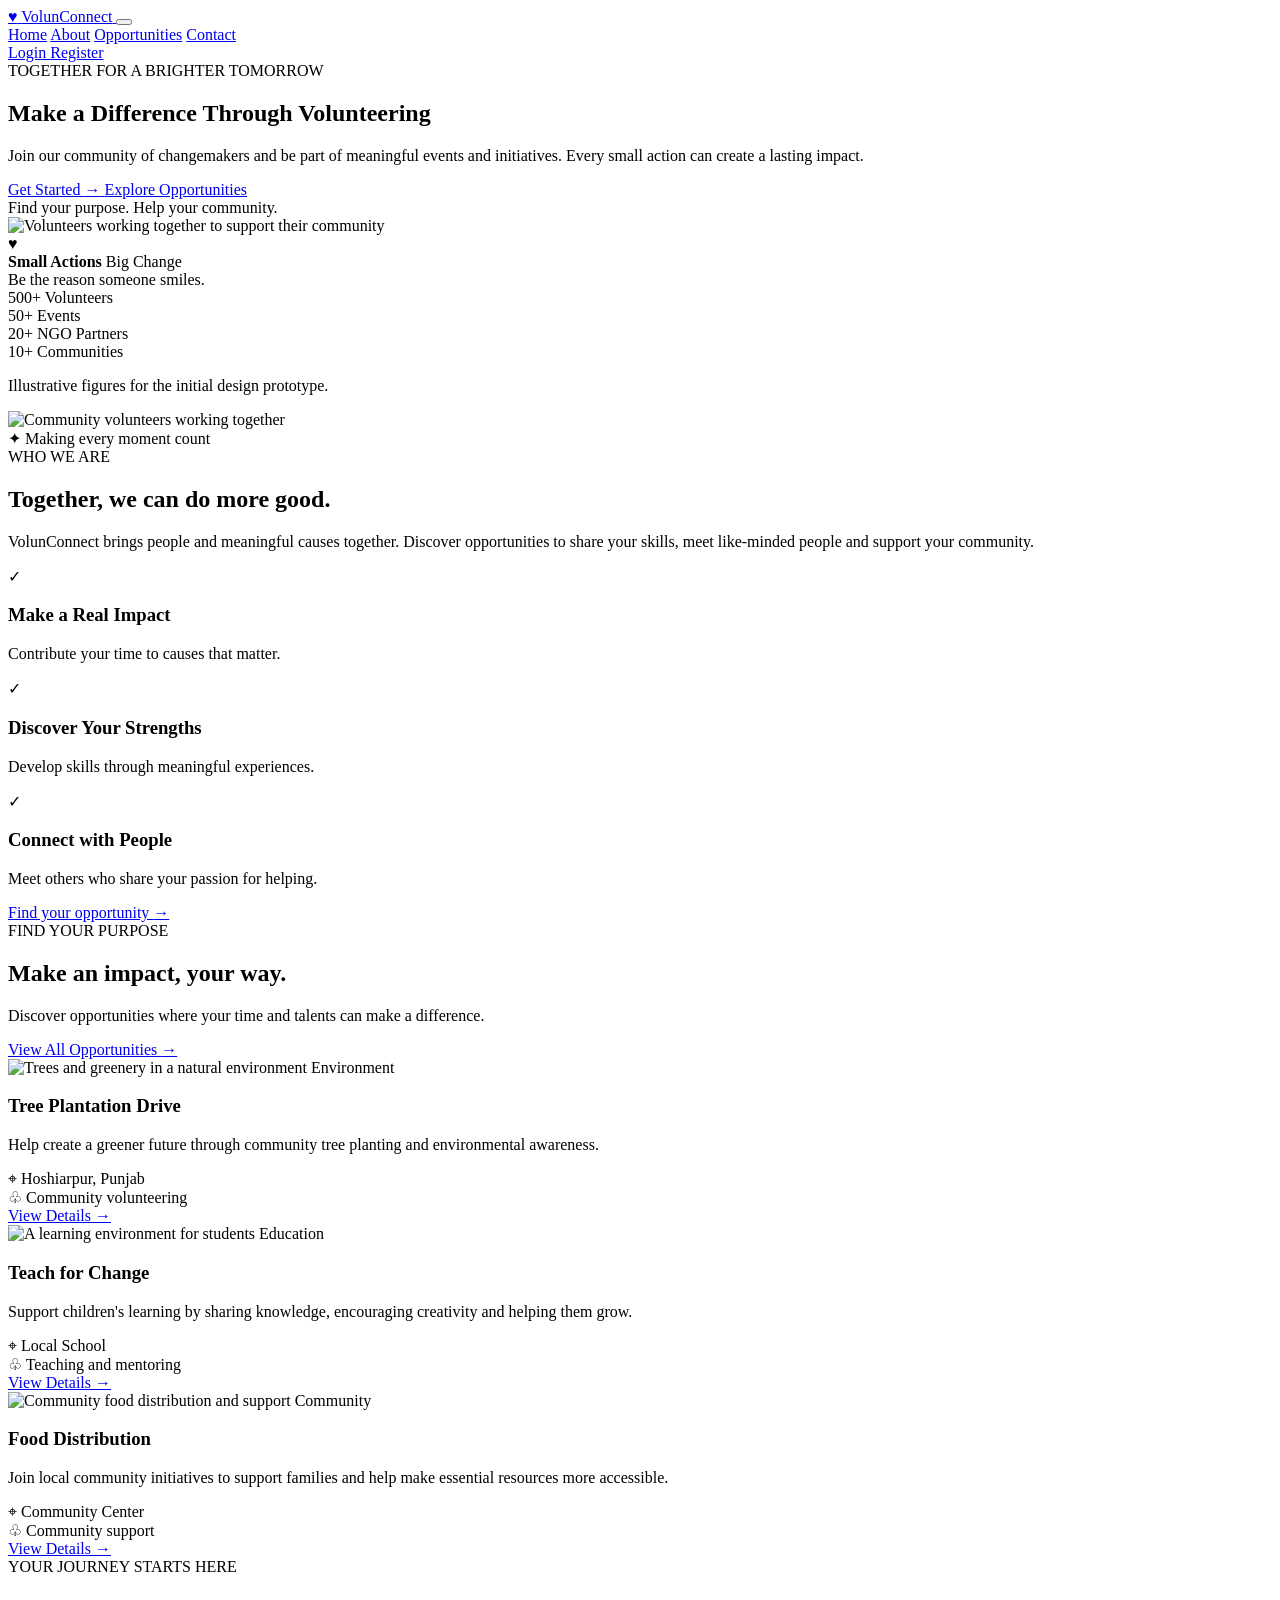
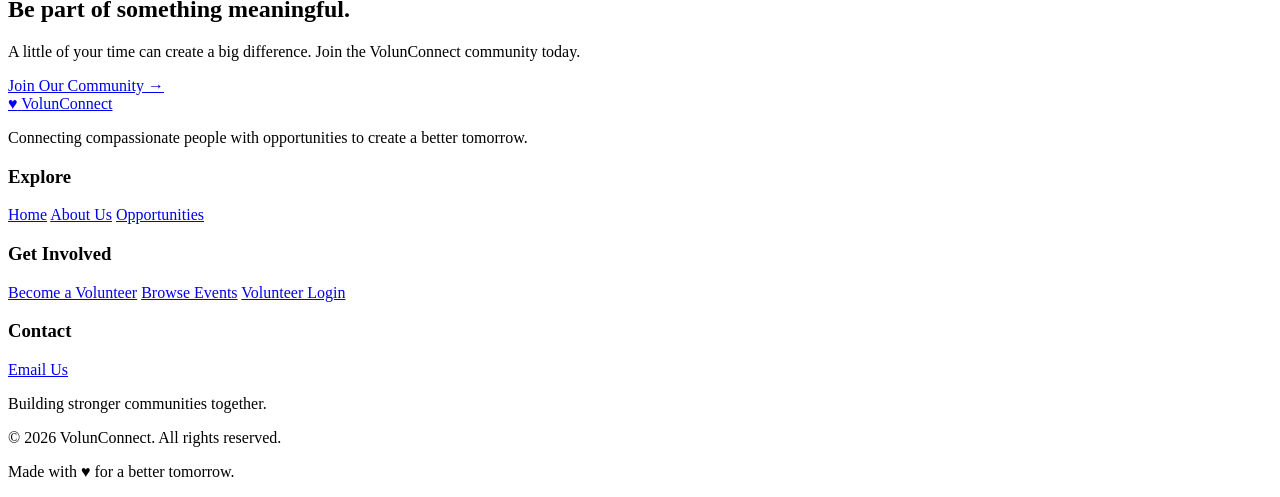
==== index.html @ 62a3d084 "Add files via upload" ====
<!DOCTYPE html>
<html lang="en">
<head>
  <meta charset="UTF-8">
  <meta name="viewport" content="width=device-width, initial-scale=1.0">

  <meta
    name="description"
    content="Join VolunConnect to discover volunteering opportunities and make a positive difference in your community."
  >

  <title>VolunConnect | Make a Difference</title>
  <link rel="icon" href="https://api.iconify.design/lucide/house.svg?color=%23e84d72" type="image/svg+xml">

  <link rel="preconnect" href="https://fonts.googleapis.com">
  <link rel="preconnect" href="https://fonts.gstatic.com" crossorigin>
  <link
    href="https://fonts.googleapis.com/css2?family=DM+Sans:wght@400;500;600;700&family=Manrope:wght@400;500;600;700;800&display=swap"
    rel="stylesheet"
  >

  <link rel="stylesheet" href="css/style.css">
  <script src="storage.js" defer></script>
  <script src="script.js" defer></script>
</head>


<body>

  <!-- ================= NAVIGATION ================= -->

  <header class="site-header">
    <div class="container navbar">

      <a href="index.html" class="brand" aria-label="VolunConnect home">
        <span class="brand-icon" aria-hidden="true">♥</span>
        <span>VolunConnect</span>
      </a>

      <button
        class="menu-toggle"
        id="menu-toggle"
        type="button"
        aria-label="Open navigation"
        aria-controls="nav-links"
        aria-expanded="false"
      >
        <span></span>
        <span></span>
        <span></span>
      </button>

      <nav class="nav-links" id="nav-links" aria-label="Main navigation">
        <a href="#home" class="nav-link active">Home</a>
        <a href="#about" class="nav-link">About</a>
        <a href="#opportunities" class="nav-link">Opportunities</a>
        <a href="#contact" class="nav-link">Contact</a>

        <div class="nav-actions">
          <a href="login.html" class="btn btn-outline btn-small">
            Login
          </a>

          <a href="register.html" class="btn btn-primary btn-small">
            Register
          </a>
        </div>
      </nav>

    </div>
  </header>


  <main>

    <!-- ================= HERO SECTION ================= -->

    <section class="hero section" id="home">
      <div class="container hero-grid">

        <div class="hero-content">

          <span class="eyebrow">
            TOGETHER FOR A BRIGHTER TOMORROW
          </span>

          <h1>
            Make a Difference
            <span>Through Volunteering</span>
          </h1>

          <p class="hero-description">
            Join our community of changemakers and be part of
            meaningful events and initiatives. Every small action
            can create a lasting impact.
          </p>

          <div class="hero-actions">
            <a href="register.html" class="btn btn-primary">
              Get Started <span aria-hidden="true">→</span>
            </a>

            <a href="#opportunities" class="btn btn-outline">
              Explore Opportunities
            </a>
          </div>

          <div class="hero-note">
            <span class="note-dot"></span>
            Find your purpose. Help your community.
          </div>

        </div>

        <div class="hero-visual">

          <div class="hero-decoration decoration-one"></div>
          <div class="hero-decoration decoration-two"></div>

          <div class="hero-image-wrap">
            <img
              class="hero-image"
              src="https://images.unsplash.com/photo-1531206715517-5c0ba140b2b8?auto=format&fit=crop&w=1100&q=85"
              alt="Volunteers working together to support their community"
              fetchpriority="high"
            >
          </div>

          <div class="floating-card">
            <div class="floating-icon" aria-hidden="true">♥</div>
            <div>
              <strong>Small Actions</strong>
              <span>Big Change</span>
            </div>
          </div>

          <div class="hero-caption">
            Be the reason someone smiles.
          </div>

        </div>

      </div>
    </section>


    <!-- ================= STATISTICS ================= -->

    <section class="stats-section" aria-label="Our community impact">
      <div class="container stats-grid">

        <div class="stat-item">
          <span class="stat-number">500+</span>
          <span class="stat-label">Volunteers</span>
        </div>

        <div class="stat-item">
          <span class="stat-number">50+</span>
          <span class="stat-label">Events</span>
        </div>

        <div class="stat-item">
          <span class="stat-number">20+</span>
          <span class="stat-label">NGO Partners</span>
        </div>

        <div class="stat-item">
          <span class="stat-number">10+</span>
          <span class="stat-label">Communities</span>
        </div>

      </div>
      <p class="container demo-note">
        Illustrative figures for the initial design prototype.
      </p>
    </section>


    <!-- ================= ABOUT SECTION ================= -->

    <section class="section about-section" id="about">
      <div class="container about-grid">

        <div class="about-image-wrap">
          <img
            src="https://images.unsplash.com/photo-1559027615-cd4628902d4a?auto=format&fit=crop&w=1000&q=85"
            alt="Community volunteers working together"
            loading="lazy"
          >

          <div class="image-label">
            <span class="label-icon" aria-hidden="true">✦</span>
            Making every moment count
          </div>
        </div>

        <div class="about-content">

          <span class="eyebrow">WHO WE ARE</span>

          <h2>
            Together, we can
            <span class="text-accent">do more good.</span>
          </h2>

          <p>
            VolunConnect brings people and meaningful causes
            together. Discover opportunities to share your skills,
            meet like-minded people and support your community.
          </p>

          <div class="value-list">

            <div class="value-item">
              <span class="check-icon" aria-hidden="true">✓</span>
              <div>
                <h3>Make a Real Impact</h3>
                <p>Contribute your time to causes that matter.</p>
              </div>
            </div>

            <div class="value-item">
              <span class="check-icon" aria-hidden="true">✓</span>
              <div>
                <h3>Discover Your Strengths</h3>
                <p>Develop skills through meaningful experiences.</p>
              </div>
            </div>

            <div class="value-item">
              <span class="check-icon" aria-hidden="true">✓</span>
              <div>
                <h3>Connect with People</h3>
                <p>Meet others who share your passion for helping.</p>
              </div>
            </div>

          </div>

          <a href="#opportunities" class="text-link">
            Find your opportunity <span aria-hidden="true">→</span>
          </a>

        </div>

      </div>
    </section>


    <!-- ================= OPPORTUNITIES ================= -->

    <section class="section opportunities-section" id="opportunities">
      <div class="container">

        <div class="section-heading">
          <div>
            <span class="eyebrow">FIND YOUR PURPOSE</span>
            <h2>Make an impact, <span>your way.</span></h2>
            <p>
              Discover opportunities where your time and talents
              can make a difference.
            </p>
          </div>

          <a href="opportunities.html" class="btn btn-outline view-all">
            View All Opportunities <span aria-hidden="true">→</span>
          </a>
        </div>


        <div class="opportunity-grid">

          <!-- Opportunity 1 -->
          <article class="opportunity-card">

            <div class="opportunity-image">
              <img
                src="https://images.unsplash.com/photo-1542601906990-b4d3fb778b09?auto=format&fit=crop&w=700&q=80"
                alt="Trees and greenery in a natural environment"
                loading="lazy"
              >
              <span class="category-tag tag-green">Environment</span>
            </div>

            <div class="opportunity-content">
              <h3>Tree Plantation Drive</h3>
              <p>
                Help create a greener future through community
                tree planting and environmental awareness.
              </p>

              <div class="opportunity-meta">
                <span aria-hidden="true">⌖</span>
                Hoshiarpur, Punjab
              </div>

              <div class="opportunity-meta">
                <span aria-hidden="true">♧</span>
                Community volunteering
              </div>

              <a href="event-details.html" class="card-link">
                View Details <span aria-hidden="true">→</span>
              </a>
            </div>

          </article>


          <!-- Opportunity 2 -->
          <article class="opportunity-card">

            <div class="opportunity-image">
              <img
                src="https://images.unsplash.com/photo-1509062522246-3755977927d7?auto=format&fit=crop&w=700&q=80"
                alt="A learning environment for students"
                loading="lazy"
              >
              <span class="category-tag tag-purple">Education</span>
            </div>

            <div class="opportunity-content">
              <h3>Teach for Change</h3>
              <p>
                Support children's learning by sharing knowledge,
                encouraging creativity and helping them grow.
              </p>

              <div class="opportunity-meta">
                <span aria-hidden="true">⌖</span>
                Local School
              </div>

              <div class="opportunity-meta">
                <span aria-hidden="true">♧</span>
                Teaching and mentoring
              </div>

              <a href="event-details.html" class="card-link">
                View Details <span aria-hidden="true">→</span>
              </a>
            </div>

          </article>


          <!-- Opportunity 3 -->
          <article class="opportunity-card">

            <div class="opportunity-image">
              <img
                src="https://images.unsplash.com/photo-1593113598332-cd288d649433?auto=format&fit=crop&w=700&q=80"
                alt="Community food distribution and support"
                loading="lazy"
              >
              <span class="category-tag tag-orange">Community</span>
            </div>

            <div class="opportunity-content">
              <h3>Food Distribution</h3>
              <p>
                Join local community initiatives to support families
                and help make essential resources more accessible.
              </p>

              <div class="opportunity-meta">
                <span aria-hidden="true">⌖</span>
                Community Center
              </div>

              <div class="opportunity-meta">
                <span aria-hidden="true">♧</span>
                Community support
              </div>

              <a href="event-details.html" class="card-link">
                View Details <span aria-hidden="true">→</span>
              </a>
            </div>

          </article>

        </div>

      </div>
    </section>


    <!-- ================= CALL TO ACTION ================= -->

    <section class="cta-section" id="get-started">
      <div class="container cta-content">

        <div>
          <span class="eyebrow cta-eyebrow">YOUR JOURNEY STARTS HERE</span>
          <h2>Be part of something meaningful.</h2>
          <p>
            A little of your time can create a big difference.
            Join the VolunConnect community today.
          </p>
        </div>

        <a href="register.html" class="btn btn-light">
          Join Our Community <span aria-hidden="true">→</span>
        </a>

      </div>
    </section>

  </main>


  <!-- ================= FOOTER ================= -->

  <footer class="site-footer" id="contact">
    <div class="container footer-grid">

      <div class="footer-brand">
        <a href="index.html" class="brand">
          <span class="brand-icon" aria-hidden="true">♥</span>
          <span>VolunConnect</span>
        </a>

        <p>
          Connecting compassionate people with opportunities
          to create a better tomorrow.
        </p>
      </div>

      <div class="footer-column">
        <h3>Explore</h3>
        <a href="#home">Home</a>
        <a href="#about">About Us</a>
        <a href="#opportunities">Opportunities</a>
      </div>

      <div class="footer-column">
        <h3>Get Involved</h3>
        <a href="register.html">Become a Volunteer</a>
        <a href="opportunities.html">Browse Events</a>
        <a href="login.html">Volunteer Login</a>
      </div>

      <div class="footer-column">
        <h3>Contact</h3>
        <a href="mailto:hello@volunconnect.example">
          Email Us
        </a>
        <p>Building stronger communities together.</p>
      </div>

    </div>

    <div class="container footer-bottom">
      <p>
        © <span id="current-year">2026</span> VolunConnect.
        All rights reserved.
      </p>
      <p>Made with <span class="heart">♥</span> for a better tomorrow.</p>
    </div>
  </footer>

</body>
</html>
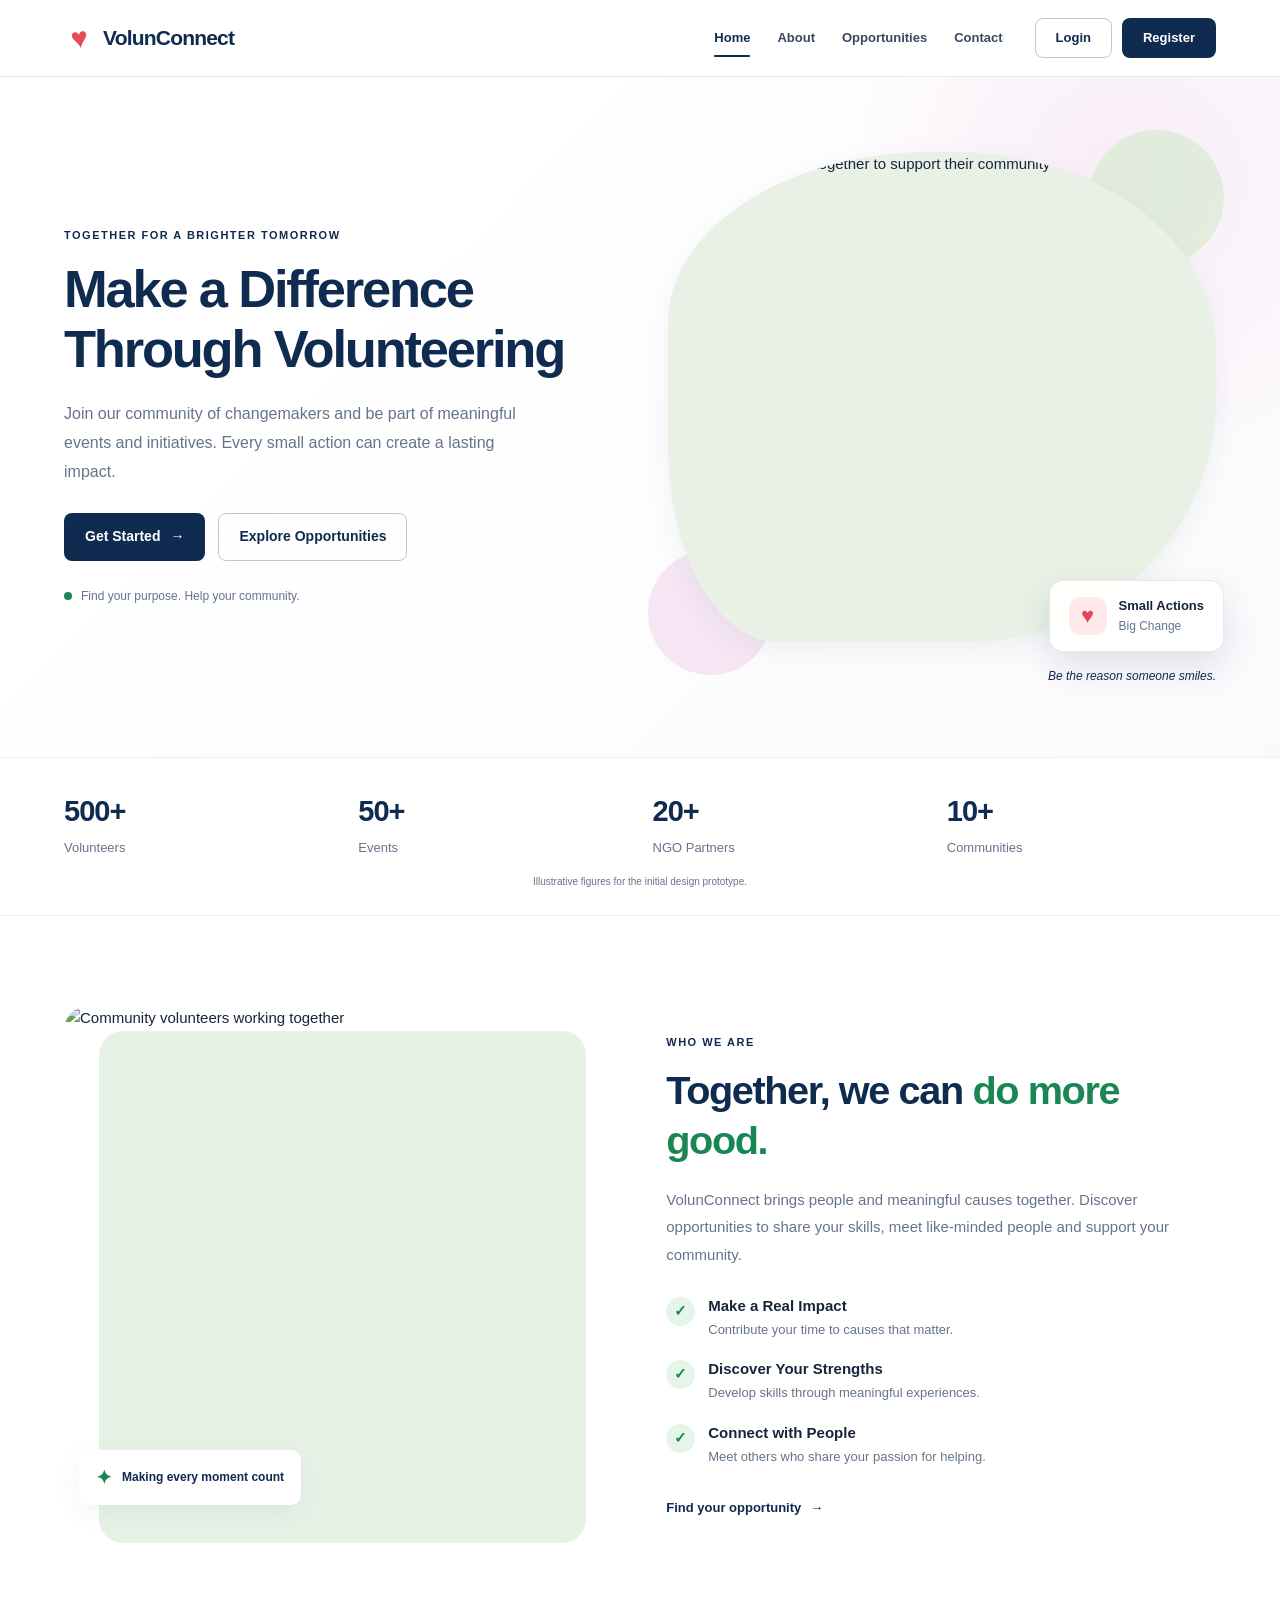
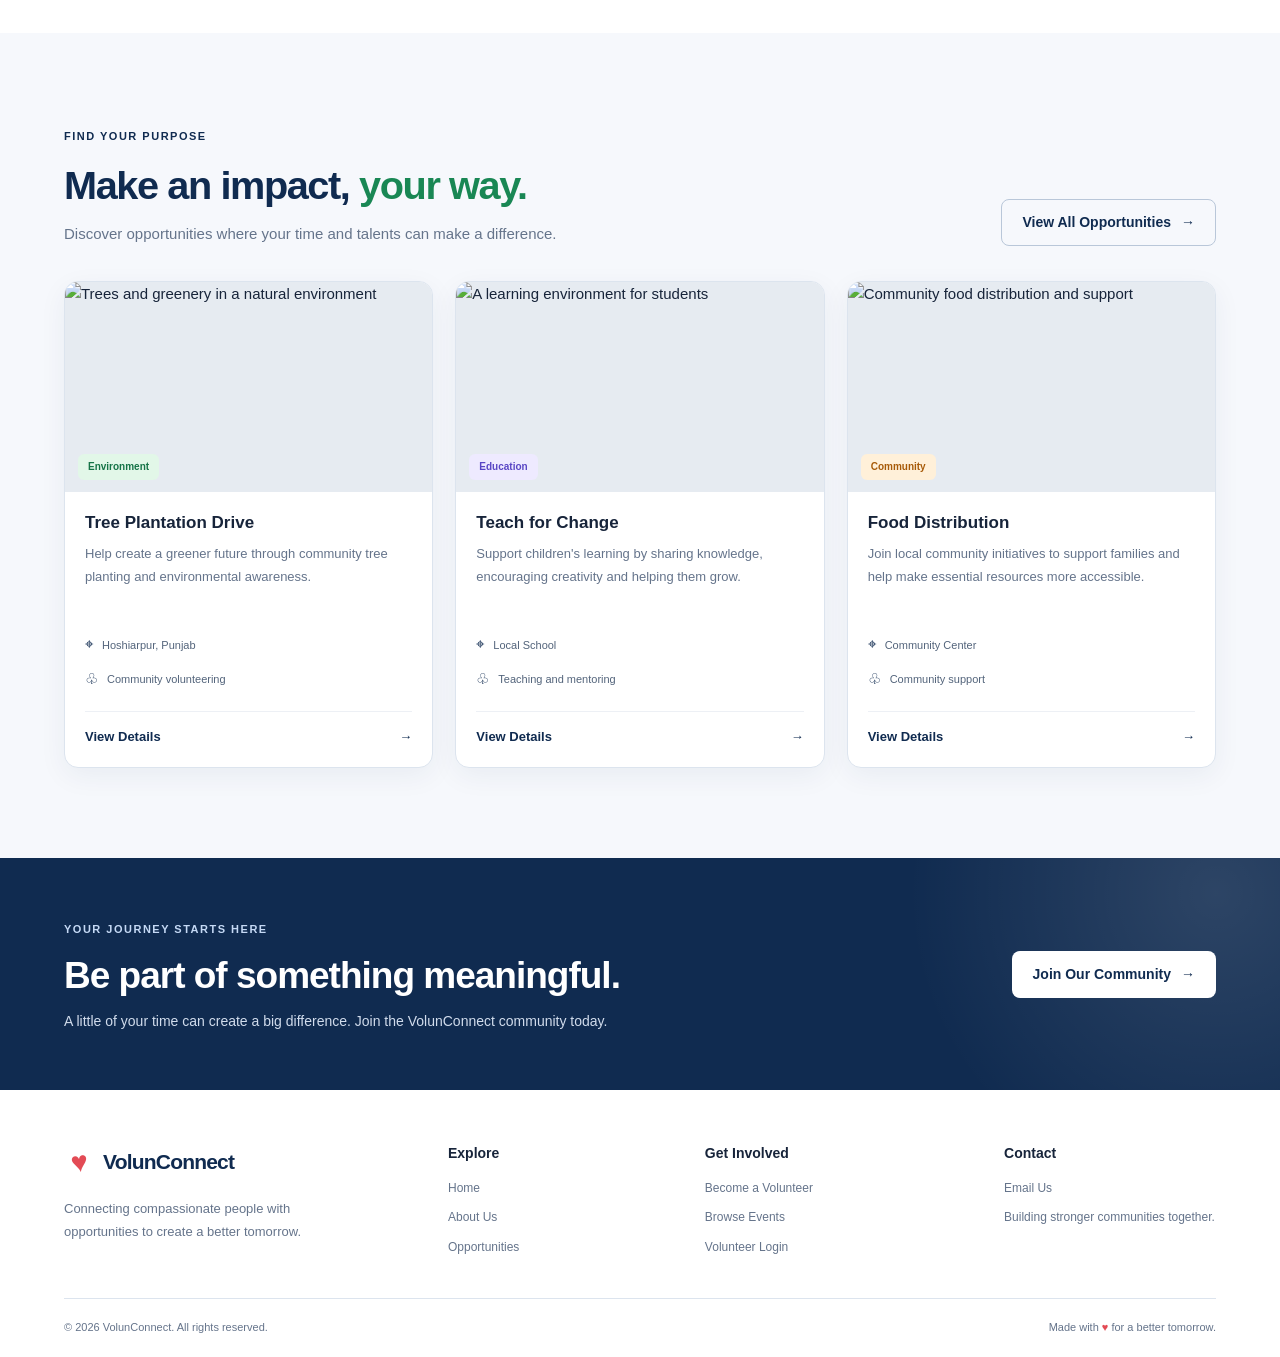
==== commit 3ff3d6c7: "Restore index.html with original content" ====
--- a/index.html
+++ b/index.html
@@ -20,7 +20,7 @@
     rel="stylesheet"
   >
 
-  <link rel="stylesheet" href="css/style.css">
+  <link rel="stylesheet" href="style.css">
   <script src="storage.js" defer></script>
   <script src="script.js" defer></script>
 </head>
--- a/style.css
+++ b/style.css
@@ -0,0 +1,1556 @@
+
+/* =========================================
+   1. DESIGN VARIABLES AND RESET
+========================================= */
+
+:root {
+  --primary: #102b50;
+  --primary-dark: #0a1f3c;
+  --primary-light: #e9f1fb;
+
+  --background: #ffffff;
+  --background-soft: #f6f8fc;
+  --surface: #ffffff;
+
+  --text: #17243a;
+  --text-muted: #65748b;
+
+  --border: #dce4ee;
+
+  --green: #198754;
+  --green-soft: #e5f6e9;
+
+  --purple: #6554d9;
+  --purple-soft: #eeeaff;
+
+  --orange: #c77818;
+  --orange-soft: #fff0db;
+
+  --radius-sm: 8px;
+  --radius-md: 14px;
+  --radius-lg: 24px;
+
+  --shadow-card: 0 8px 28px rgba(16, 43, 80, 0.06);
+  --shadow-hover: 0 14px 35px rgba(16, 43, 80, 0.12);
+
+  --container-width: 1200px;
+}
+
+* {
+  box-sizing: border-box;
+}
+
+html {
+  scroll-behavior: smooth;
+  scroll-padding-top: 90px;
+}
+
+body {
+  margin: 0;
+  font-family: "DM Sans", Arial, sans-serif;
+  font-size: 15px;
+  line-height: 1.65;
+  color: var(--text);
+  background: var(--background);
+}
+
+img {
+  display: block;
+  max-width: 100%;
+}
+
+a {
+  color: inherit;
+  text-decoration: none;
+}
+
+button {
+  font: inherit;
+}
+
+button,
+a {
+  -webkit-tap-highlight-color: transparent;
+}
+
+button:focus-visible,
+a:focus-visible {
+  outline: 3px solid #6ca7ff;
+  outline-offset: 4px;
+}
+
+h1,
+h2,
+h3,
+p {
+  margin-top: 0;
+}
+
+h1,
+h2,
+h3 {
+  font-family: "Manrope", Arial, sans-serif;
+  line-height: 1.25;
+}
+
+p {
+  color: var(--text-muted);
+}
+
+.container {
+  width: min(var(--container-width), 90%);
+  margin-inline: auto;
+}
+
+.section {
+  padding-block: 90px;
+}
+
+
+/* =========================================
+   2. BUTTONS
+========================================= */
+
+.btn {
+  display: inline-flex;
+  align-items: center;
+  justify-content: center;
+  gap: 10px;
+
+  min-height: 46px;
+  padding: 11px 20px;
+
+  border: 1px solid transparent;
+  border-radius: var(--radius-sm);
+
+  font-size: 14px;
+  font-weight: 700;
+
+  transition:
+    background 0.2s ease,
+    color 0.2s ease,
+    border-color 0.2s ease,
+    transform 0.2s ease,
+    box-shadow 0.2s ease;
+}
+
+.btn:hover {
+  transform: translateY(-2px);
+}
+
+.btn-primary {
+  background: var(--primary);
+  color: #ffffff;
+}
+
+.btn-primary:hover {
+  background: var(--primary-dark);
+  box-shadow: 0 7px 18px rgba(16, 43, 80, 0.16);
+}
+
+.btn-outline {
+  background: transparent;
+  color: var(--primary);
+  border-color: #b9c7d9;
+}
+
+.btn-outline:hover {
+  background: var(--primary-light);
+  border-color: var(--primary);
+}
+
+.btn-small {
+  min-height: 39px;
+  padding: 8px 20px;
+  font-size: 13px;
+}
+
+.btn-light {
+  background: #ffffff;
+  color: var(--primary);
+  white-space: nowrap;
+}
+
+.btn-light:hover {
+  background: #edf4ff;
+}
+
+
+/* =========================================
+   3. NAVIGATION BAR
+========================================= */
+
+.site-header {
+  position: sticky;
+  top: 0;
+  z-index: 100;
+
+  background: rgba(255, 255, 255, 0.96);
+  border-bottom: 1px solid rgba(220, 228, 238, 0.8);
+  backdrop-filter: blur(14px);
+}
+
+.navbar {
+  min-height: 76px;
+
+  display: flex;
+  align-items: center;
+  justify-content: space-between;
+  gap: 28px;
+}
+
+.brand {
+  display: inline-flex;
+  align-items: center;
+  gap: 9px;
+
+  flex-shrink: 0;
+
+  font-family: "Manrope", Arial, sans-serif;
+  font-size: 21px;
+  font-weight: 800;
+  letter-spacing: -0.8px;
+  color: var(--primary);
+}
+
+.brand-icon {
+  display: inline-flex;
+  align-items: center;
+  justify-content: center;
+
+  width: 30px;
+  height: 30px;
+
+  color: #e34b55;
+  font-size: 29px;
+  line-height: 1;
+  transform: rotate(-8deg);
+}
+
+.nav-links {
+  display: flex;
+  align-items: center;
+  gap: 27px;
+}
+
+.nav-link {
+  position: relative;
+  padding-block: 8px;
+
+  color: #39485e;
+  font-size: 13px;
+  font-weight: 600;
+
+  transition: color 0.2s ease;
+}
+
+.nav-link:hover,
+.nav-link.active {
+  color: var(--primary);
+}
+
+.nav-link.active::after {
+  content: "";
+  position: absolute;
+  right: 0;
+  bottom: 0;
+  left: 0;
+
+  height: 2px;
+  background: var(--primary);
+  border-radius: 2px;
+}
+
+.nav-actions {
+  display: flex;
+  align-items: center;
+  gap: 10px;
+  margin-left: 5px;
+}
+
+.menu-toggle {
+  display: none;
+
+  width: 42px;
+  height: 42px;
+
+  align-items: center;
+  justify-content: center;
+  flex-direction: column;
+  gap: 5px;
+
+  border: 1px solid var(--border);
+  border-radius: 10px;
+  background: white;
+  cursor: pointer;
+}
+
+.menu-toggle span {
+  display: block;
+  width: 19px;
+  height: 2px;
+
+  border-radius: 2px;
+  background: var(--primary);
+}
+
+
+/* =========================================
+   4. HERO SECTION
+========================================= */
+
+.hero {
+  position: relative;
+  overflow: hidden;
+
+  padding-top: 65px;
+  padding-bottom: 70px;
+
+  background:
+    radial-gradient(
+      circle at 88% 15%,
+      rgba(245, 225, 242, 0.58),
+      transparent 24%
+    ),
+    linear-gradient(135deg, #ffffff 30%, #fbf9fc 100%);
+}
+
+.hero-grid {
+  display: grid;
+  grid-template-columns: 1fr 1fr;
+  align-items: center;
+  gap: 55px;
+}
+
+.hero-content {
+  position: relative;
+  z-index: 2;
+}
+
+.eyebrow {
+  display: inline-block;
+  margin-bottom: 15px;
+
+  color: var(--primary);
+  font-size: 11px;
+  font-weight: 700;
+  letter-spacing: 1.5px;
+}
+
+.hero h1 {
+  max-width: 620px;
+  margin-bottom: 22px;
+
+  color: var(--primary);
+  font-size: clamp(36px, 4.1vw, 56px);
+  font-weight: 800;
+  letter-spacing: -2.2px;
+  line-height: 1.13;
+}
+
+.hero h1 span {
+  display: block;
+}
+
+.hero-description {
+  max-width: 470px;
+  margin-bottom: 27px;
+
+  font-size: 16px;
+  line-height: 1.8;
+}
+
+.hero-actions {
+  display: flex;
+  align-items: center;
+  flex-wrap: wrap;
+  gap: 13px;
+}
+
+.hero-note {
+  display: flex;
+  align-items: center;
+  gap: 9px;
+  margin-top: 26px;
+
+  color: var(--text-muted);
+  font-size: 12px;
+}
+
+.note-dot {
+  width: 8px;
+  height: 8px;
+
+  background: var(--green);
+  border-radius: 50%;
+}
+
+.hero-visual {
+  position: relative;
+  min-width: 0;
+  padding: 10px 0 45px;
+}
+
+.hero-image-wrap {
+  position: relative;
+  z-index: 1;
+
+  overflow: hidden;
+
+  width: 100%;
+  aspect-ratio: 1.12 / 1;
+
+  border-radius: 48% 48% 45% 20% / 35% 40% 50% 40%;
+  background: #e9f1e6;
+  box-shadow: var(--shadow-card);
+}
+
+.hero-image {
+  width: 100%;
+  height: 100%;
+  object-fit: cover;
+  object-position: center;
+}
+
+.hero-decoration {
+  position: absolute;
+  border-radius: 50%;
+  pointer-events: none;
+}
+
+.decoration-one {
+  top: -12px;
+  right: -8px;
+
+  width: 135px;
+  height: 135px;
+
+  background: rgba(219, 235, 211, 0.75);
+}
+
+.decoration-two {
+  bottom: 12px;
+  left: -20px;
+
+  width: 125px;
+  height: 125px;
+
+  background: rgba(245, 225, 242, 0.8);
+}
+
+.floating-card {
+  position: absolute;
+  z-index: 2;
+  right: -8px;
+  bottom: 35px;
+
+  display: flex;
+  align-items: center;
+  gap: 12px;
+
+  padding: 14px 19px;
+
+  background: rgba(255, 255, 255, 0.96);
+  border: 1px solid rgba(220, 228, 238, 0.8);
+  border-radius: 14px;
+  box-shadow: var(--shadow-hover);
+}
+
+.floating-icon {
+  display: grid;
+  place-items: center;
+
+  width: 38px;
+  height: 38px;
+
+  background: #ffe9eb;
+  border-radius: 12px;
+
+  color: #df4958;
+  font-size: 22px;
+}
+
+.floating-card strong,
+.floating-card span {
+  display: block;
+}
+
+.floating-card strong {
+  font-family: "Manrope", Arial, sans-serif;
+  font-size: 13px;
+}
+
+.floating-card span {
+  color: var(--text-muted);
+  font-size: 12px;
+}
+
+.hero-caption {
+  position: absolute;
+  right: 0;
+  bottom: 0;
+
+  color: var(--primary);
+  font-size: 12px;
+  font-style: italic;
+}
+
+
+/* =========================================
+   5. STATISTICS
+========================================= */
+
+.stats-section {
+  padding-block: 30px 25px;
+  background: #ffffff;
+  border-top: 1px solid #edf0f5;
+  border-bottom: 1px solid #edf0f5;
+}
+
+.stats-grid {
+  display: grid;
+  grid-template-columns: repeat(4, 1fr);
+  gap: 25px;
+}
+
+.stat-item {
+  display: flex;
+  flex-direction: column;
+  gap: 1px;
+}
+
+.stat-number {
+  font-family: "Manrope", Arial, sans-serif;
+  font-size: 29px;
+  font-weight: 800;
+  letter-spacing: -1px;
+  color: var(--primary);
+}
+
+.stat-label {
+  color: var(--text-muted);
+  font-size: 13px;
+}
+
+.demo-note {
+  margin: 16px auto 0;
+  font-size: 10px;
+  text-align: center;
+}
+
+
+/* =========================================
+   6. ABOUT SECTION
+========================================= */
+
+.about-section {
+  background: #ffffff;
+}
+
+.about-grid {
+  display: grid;
+  grid-template-columns: 0.95fr 1fr;
+  align-items: center;
+  gap: 80px;
+}
+
+.about-image-wrap {
+  position: relative;
+  padding: 0 15px 20px 0;
+}
+
+.about-image-wrap::before {
+  content: "";
+  position: absolute;
+  z-index: 0;
+
+  top: 25px;
+  right: 0;
+  bottom: 0;
+  left: 35px;
+
+  background: #e7f2e7;
+  border-radius: var(--radius-lg);
+}
+
+.about-image-wrap img {
+  position: relative;
+  z-index: 1;
+
+  width: 100%;
+  aspect-ratio: 1 / 1.02;
+  object-fit: cover;
+
+  border-radius: var(--radius-lg);
+}
+
+.image-label {
+  position: absolute;
+  z-index: 2;
+  left: 15px;
+  bottom: 38px;
+
+  display: flex;
+  align-items: center;
+  gap: 10px;
+
+  padding: 12px 17px;
+
+  background: #ffffff;
+  border-radius: 10px;
+  box-shadow: var(--shadow-card);
+
+  color: var(--primary);
+  font-size: 12px;
+  font-weight: 700;
+}
+
+.label-icon {
+  color: var(--green);
+  font-size: 19px;
+}
+
+.about-content h2,
+.section-heading h2 {
+  margin-bottom: 20px;
+
+  color: var(--primary);
+  font-size: clamp(29px, 3.1vw, 42px);
+  font-weight: 800;
+  letter-spacing: -1.4px;
+}
+
+.text-accent,
+.section-heading h2 span {
+  color: var(--green);
+}
+
+.about-content > p {
+  margin-bottom: 28px;
+  line-height: 1.85;
+}
+
+.value-list {
+  display: grid;
+  gap: 20px;
+  margin-bottom: 28px;
+}
+
+.value-item {
+  display: flex;
+  align-items: flex-start;
+  gap: 13px;
+}
+
+.check-icon {
+  display: grid;
+  place-items: center;
+
+  flex-shrink: 0;
+  width: 29px;
+  height: 29px;
+
+  color: var(--green);
+  background: var(--green-soft);
+  border-radius: 50%;
+
+  font-size: 15px;
+  font-weight: 800;
+}
+
+.value-item h3 {
+  margin-bottom: 4px;
+  font-size: 15px;
+}
+
+.value-item p {
+  margin-bottom: 0;
+  font-size: 13px;
+}
+
+.text-link,
+.card-link {
+  display: inline-flex;
+  align-items: center;
+  gap: 9px;
+
+  color: var(--primary);
+  font-size: 13px;
+  font-weight: 700;
+
+  transition: gap 0.2s ease;
+}
+
+.text-link:hover,
+.card-link:hover {
+  gap: 14px;
+}
+
+
+/* =========================================
+   7. OPPORTUNITIES
+========================================= */
+
+.opportunities-section {
+  background: var(--background-soft);
+}
+
+.section-heading {
+  display: flex;
+  align-items: flex-end;
+  justify-content: space-between;
+  gap: 25px;
+  margin-bottom: 35px;
+}
+
+.section-heading h2 {
+  margin-bottom: 12px;
+}
+
+.section-heading p {
+  max-width: 540px;
+  margin-bottom: 0;
+}
+
+.view-all {
+  flex-shrink: 0;
+}
+
+.opportunity-grid {
+  display: grid;
+  grid-template-columns: repeat(3, minmax(0, 1fr));
+  gap: 22px;
+}
+
+.opportunity-card {
+  overflow: hidden;
+  min-width: 0;
+
+  background: #ffffff;
+  border: 1px solid var(--border);
+  border-radius: var(--radius-md);
+
+  box-shadow: var(--shadow-card);
+
+  transition:
+    transform 0.25s ease,
+    box-shadow 0.25s ease;
+}
+
+.opportunity-card:hover {
+  transform: translateY(-5px);
+  box-shadow: var(--shadow-hover);
+}
+
+.opportunity-image {
+  position: relative;
+  overflow: hidden;
+  aspect-ratio: 1.75 / 1;
+  background: #e6ebf1;
+}
+
+.opportunity-image img {
+  width: 100%;
+  height: 100%;
+  object-fit: cover;
+
+  transition: transform 0.35s ease;
+}
+
+.opportunity-card:hover .opportunity-image img {
+  transform: scale(1.04);
+}
+
+.category-tag {
+  position: absolute;
+  left: 13px;
+  bottom: 12px;
+
+  display: inline-flex;
+  align-items: center;
+
+  padding: 5px 10px;
+  border-radius: 6px;
+
+  font-size: 10px;
+  font-weight: 700;
+}
+
+.tag-green {
+  color: #167447;
+  background: #e2f7e8;
+}
+
+.tag-purple {
+  color: #5946c5;
+  background: #eeeaff;
+}
+
+.tag-orange {
+  color: #a75a08;
+  background: #fff0d9;
+}
+
+.opportunity-content {
+  padding: 20px;
+}
+
+.opportunity-content h3 {
+  margin-bottom: 10px;
+  font-size: 17px;
+}
+
+.opportunity-content > p {
+  min-height: 72px;
+  margin-bottom: 17px;
+  font-size: 13px;
+  line-height: 1.75;
+}
+
+.opportunity-meta {
+  display: flex;
+  align-items: center;
+  gap: 9px;
+
+  margin-bottom: 10px;
+
+  color: #53647b;
+  font-size: 11px;
+}
+
+.opportunity-meta span {
+  color: var(--primary);
+  font-size: 15px;
+}
+
+.card-link {
+  display: flex;
+  justify-content: space-between;
+
+  margin-top: 19px;
+  padding-top: 14px;
+
+  border-top: 1px solid #edf0f5;
+}
+
+
+/* =========================================
+   8. CALL TO ACTION
+========================================= */
+
+.cta-section {
+  padding-block: 58px;
+  background:
+    radial-gradient(
+      circle at 95% 15%,
+      rgba(255, 255, 255, 0.12),
+      transparent 25%
+    ),
+    var(--primary);
+}
+
+.cta-content {
+  display: flex;
+  align-items: center;
+  justify-content: space-between;
+  gap: 30px;
+}
+
+.cta-eyebrow {
+  color: #c5d9f5;
+}
+
+.cta-content h2 {
+  margin-bottom: 10px;
+  color: #ffffff;
+  font-size: clamp(27px, 3vw, 37px);
+  letter-spacing: -1px;
+}
+
+.cta-content p {
+  max-width: 600px;
+  margin-bottom: 0;
+  color: #d1dcec;
+  font-size: 14px;
+}
+
+.cta-content .btn {
+  flex-shrink: 0;
+}
+
+
+/* =========================================
+   9. FOOTER
+========================================= */
+
+.site-footer {
+  padding-top: 55px;
+  background: #ffffff;
+}
+
+.footer-grid {
+  display: grid;
+  grid-template-columns: 1.6fr 1fr 1.2fr 1fr;
+  gap: 45px;
+  padding-bottom: 40px;
+}
+
+.footer-brand .brand {
+  margin-bottom: 17px;
+}
+
+.footer-brand > p {
+  max-width: 280px;
+  font-size: 13px;
+  line-height: 1.8;
+}
+
+.footer-column {
+  display: flex;
+  flex-direction: column;
+  align-items: flex-start;
+  gap: 10px;
+}
+
+.footer-column h3 {
+  margin-bottom: 6px;
+  font-size: 14px;
+}
+
+.footer-column a,
+.footer-column p {
+  margin-bottom: 0;
+  color: var(--text-muted);
+  font-size: 12px;
+}
+
+.footer-column a:hover {
+  color: var(--primary);
+}
+
+.footer-bottom {
+  display: flex;
+  align-items: center;
+  justify-content: space-between;
+  gap: 20px;
+
+  padding-block: 20px;
+  border-top: 1px solid var(--border);
+}
+
+.footer-bottom p {
+  margin-bottom: 0;
+  font-size: 11px;
+}
+
+.heart {
+  color: #e34b55;
+}
+
+
+/* =========================================
+   10. TABLET RESPONSIVENESS
+========================================= */
+
+@media (max-width: 1000px) {
+
+  .navbar {
+    gap: 18px;
+  }
+
+  .nav-links {
+    gap: 17px;
+  }
+
+  .brand {
+    font-size: 19px;
+  }
+
+  .hero-grid {
+    gap: 35px;
+  }
+
+  .hero h1 {
+    font-size: clamp(34px, 4.5vw, 46px);
+  }
+
+  .about-grid {
+    gap: 45px;
+  }
+
+  .opportunity-grid {
+    gap: 15px;
+  }
+
+  .opportunity-content {
+    padding: 16px;
+  }
+
+  .footer-grid {
+    gap: 25px;
+  }
+}
+
+
+/* =========================================
+   11. MOBILE NAVIGATION AND LAYOUT
+========================================= */
+
+@media (max-width: 760px) {
+
+  .section {
+    padding-block: 60px;
+  }
+
+  .navbar {
+    min-height: 70px;
+    flex-wrap: wrap;
+  }
+
+  .menu-toggle {
+    display: flex;
+  }
+
+  .nav-links {
+    display: none;
+
+    width: 100%;
+    flex-direction: column;
+    align-items: stretch;
+    gap: 5px;
+
+    padding: 0 0 20px;
+  }
+
+  .nav-links.open {
+    display: flex;
+  }
+
+  .nav-link {
+    padding: 10px 12px;
+    border-radius: 7px;
+  }
+
+  .nav-link:hover,
+  .nav-link.active {
+    background: var(--primary-light);
+  }
+
+  .nav-link.active::after {
+    display: none;
+  }
+
+  .nav-actions {
+    display: grid;
+    grid-template-columns: 1fr 1fr;
+    gap: 10px;
+    margin: 8px 0 0;
+  }
+
+  .hero {
+    padding-top: 45px;
+    padding-bottom: 45px;
+  }
+
+  .hero-grid {
+    grid-template-columns: 1fr;
+    gap: 30px;
+  }
+
+  .hero-content {
+    max-width: 600px;
+  }
+
+  .hero h1 {
+    max-width: 560px;
+    font-size: clamp(36px, 8vw, 52px);
+    letter-spacing: -1.6px;
+  }
+
+  .hero-description {
+    font-size: 15px;
+  }
+
+  .hero-visual {
+    width: 100%;
+    max-width: 540px;
+    margin-inline: auto;
+    padding-right: 5px;
+  }
+
+  .hero-image-wrap {
+    aspect-ratio: 1.2 / 1;
+  }
+
+  .floating-card {
+    right: 0;
+  }
+
+  .stats-grid {
+    grid-template-columns: repeat(2, minmax(0, 1fr));
+    row-gap: 24px;
+  }
+
+  .stat-number {
+    font-size: 26px;
+  }
+
+  .about-grid {
+    grid-template-columns: 1fr;
+    gap: 38px;
+  }
+
+  .about-image-wrap {
+    max-width: 500px;
+  }
+
+  .about-content h2,
+  .section-heading h2 {
+    font-size: 34px;
+  }
+
+  .section-heading {
+    align-items: flex-start;
+    flex-direction: column;
+    gap: 20px;
+  }
+
+  .opportunity-grid {
+    grid-template-columns: repeat(2, minmax(0, 1fr));
+  }
+
+  .opportunity-content > p {
+    min-height: 0;
+  }
+
+  .cta-content {
+    align-items: flex-start;
+    flex-direction: column;
+  }
+
+  .footer-grid {
+    grid-template-columns: repeat(2, minmax(0, 1fr));
+    gap: 30px;
+  }
+}
+
+
+/* =========================================
+   12. SMALL MOBILE SCREENS
+========================================= */
+
+@media (max-width: 480px) {
+
+  .container {
+    width: 91%;
+  }
+
+  .brand {
+    font-size: 19px;
+  }
+
+  .hero h1 {
+    font-size: 36px;
+  }
+
+  .hero-actions {
+    align-items: stretch;
+    flex-direction: column;
+  }
+
+  .hero-actions .btn {
+    width: 100%;
+  }
+
+  .hero-visual {
+    padding-bottom: 48px;
+  }
+
+  .floating-card {
+    right: -2px;
+    bottom: 34px;
+    padding: 10px 13px;
+  }
+
+  .floating-icon {
+    width: 32px;
+    height: 32px;
+  }
+
+  .hero-caption {
+    font-size: 10px;
+  }
+
+  .stats-grid {
+    gap: 20px 12px;
+  }
+
+  .stat-number {
+    font-size: 24px;
+  }
+
+  .stat-label {
+    font-size: 12px;
+  }
+
+  .about-content h2,
+  .section-heading h2 {
+    font-size: 30px;
+  }
+
+  .opportunity-grid {
+    grid-template-columns: 1fr;
+  }
+
+  .opportunity-image {
+    aspect-ratio: 1.8 / 1;
+  }
+
+  .opportunity-content {
+    padding: 20px;
+  }
+
+  .cta-content h2 {
+    font-size: 29px;
+  }
+
+  .footer-grid {
+    grid-template-columns: 1fr 1fr;
+    gap: 28px 18px;
+  }
+
+  .footer-brand {
+    grid-column: 1 / -1;
+  }
+
+  .footer-bottom {
+    align-items: flex-start;
+    flex-direction: column;
+    gap: 7px;
+  }
+}
+
+
+/* =========================================
+   13. REDUCED MOTION ACCESSIBILITY
+========================================= */
+
+@media (prefers-reduced-motion: reduce) {
+
+  html {
+    scroll-behavior: auto;
+  }
+
+  *,
+  *::before,
+  *::after {
+    animation-duration: 0.01ms !important;
+    animation-iteration-count: 1 !important;
+    transition-duration: 0.01ms !important;
+  }
+}
+
+
+/* =========================================
+   DAY 6 - ACCESSIBILITY & RESPONSIVE POLISH
+========================================= */
+
+/* Consistent box sizing */
+*,
+*::before,
+*::after {
+  box-sizing: border-box;
+}
+
+/* Visible keyboard navigation */
+a:focus-visible,
+button:focus-visible,
+input:focus-visible,
+select:focus-visible,
+textarea:focus-visible {
+  outline: 3px solid #2563eb;
+  outline-offset: 3px;
+}
+
+/* Improve disabled button feedback */
+button:disabled,
+input:disabled,
+select:disabled,
+textarea:disabled {
+  cursor: not-allowed;
+  opacity: 0.65;
+}
+
+/* Prevent long content from breaking layouts */
+img,
+video,
+iframe {
+  max-width: 100%;
+}
+
+.dashboard-content,
+.dashboard-section,
+.metric-card {
+  min-width: 0;
+}
+
+.dashboard-content p,
+.dashboard-section p,
+.notification-item,
+.data-table td {
+  overflow-wrap: anywhere;
+}
+
+/* Consistent form control typography */
+input,
+select,
+textarea,
+button {
+  font: inherit;
+}
+
+input,
+select,
+textarea {
+  max-width: 100%;
+}
+
+/* Validation feedback */
+input:invalid:not(:placeholder-shown),
+textarea:invalid:not(:placeholder-shown) {
+  border-color: #dc2626;
+}
+
+input:focus:invalid,
+textarea:focus:invalid {
+  outline-color: #dc2626;
+}
+
+/* Keep tables usable on narrow screens */
+.table-wrapper {
+  max-width: 100%;
+  overflow-x: auto;
+  -webkit-overflow-scrolling: touch;
+}
+
+.data-table {
+  width: 100%;
+  border-collapse: collapse;
+}
+
+.data-table th,
+.data-table td {
+  vertical-align: top;
+}
+
+/* Responsive dashboard statistics */
+@media (max-width: 768px) {
+  .dashboard-stats {
+    grid-template-columns: repeat(2, minmax(0, 1fr));
+  }
+
+  .dashboard-content {
+    padding-left: 16px;
+    padding-right: 16px;
+  }
+
+  .dashboard-section {
+    max-width: 100%;
+  }
+
+  .data-table {
+    min-width: 600px;
+  }
+
+  button,
+  .btn {
+    max-width: 100%;
+  }
+}
+
+@media (max-width: 420px) {
+  .dashboard-stats {
+    grid-template-columns: minmax(0, 1fr);
+  }
+
+  .dashboard-content {
+    padding-left: 12px;
+    padding-right: 12px;
+  }
+}
+
+/* Respect users who prefer less motion */
+@media (prefers-reduced-motion: reduce) {
+  *,
+  *::before,
+  *::after {
+    scroll-behavior: auto !important;
+    animation-duration: 0.01ms !important;
+    animation-iteration-count: 1 !important;
+    transition-duration: 0.01ms !important;
+  }
+}
+
+/* =========================================
+   DAY 7 — RESPONSIVE DESIGN & ACCESSIBILITY
+   ========================================= */
+
+html {
+  scroll-behavior: smooth;
+  -webkit-text-size-adjust: 100%;
+}
+
+body {
+  overflow-wrap: anywhere;
+}
+
+img,
+video,
+canvas,
+svg {
+  max-width: 100%;
+}
+
+input,
+select,
+textarea,
+button {
+  font: inherit;
+}
+
+input,
+select,
+textarea {
+  max-width: 100%;
+}
+
+button,
+a,
+input,
+select,
+textarea {
+  touch-action: manipulation;
+}
+
+button,
+a {
+  -webkit-tap-highlight-color: transparent;
+}
+
+/* Visible keyboard focus */
+:focus-visible {
+  outline: 3px solid #2563eb;
+  outline-offset: 3px;
+}
+
+/* Improve readability */
+p,
+label,
+li {
+  line-height: 1.6;
+}
+
+button,
+.button,
+.btn {
+  min-height: 40px;
+}
+
+/* Tablet */
+@media (max-width: 900px) {
+  .dashboard-container,
+  .dashboard-layout,
+  .admin-layout {
+    grid-template-columns: 1fr;
+  }
+
+  .dashboard-sidebar,
+  .admin-sidebar {
+    width: 100%;
+    position: static;
+  }
+
+  .dashboard-content,
+  .admin-content {
+    min-width: 0;
+    width: 100%;
+  }
+
+  .stats-grid,
+  .dashboard-stats,
+  .report-stats {
+    grid-template-columns: repeat(2, minmax(0, 1fr));
+  }
+}
+
+/* Mobile */
+@media (max-width: 600px) {
+  .container,
+  .dashboard-content,
+  .admin-content,
+  main {
+    max-width: 100%;
+  }
+
+  .page-header,
+  .dashboard-header,
+  .section-header {
+    align-items: flex-start;
+    flex-direction: column;
+    gap: 12px;
+  }
+
+  .stats-grid,
+  .dashboard-stats,
+  .report-stats,
+  .card-grid,
+  .events-grid,
+  .opportunities-grid {
+    grid-template-columns: 1fr;
+  }
+
+  .form-row,
+  .filter-row {
+    grid-template-columns: 1fr;
+  }
+
+  input,
+  select,
+  textarea {
+    width: 100%;
+    box-sizing: border-box;
+  }
+
+  table {
+    display: block;
+    width: 100%;
+    overflow-x: auto;
+    white-space: nowrap;
+  }
+
+  button,
+  .button,
+  .btn {
+    max-width: 100%;
+  }
+
+  h1 {
+    font-size: clamp(1.6rem, 7vw, 2.2rem);
+  }
+
+  h2 {
+    font-size: clamp(1.3rem, 5vw, 1.8rem);
+  }
+}
+
+/* Respect reduced-motion preferences */
+@media (prefers-reduced-motion: reduce) {
+  *,
+  *::before,
+  *::after {
+    scroll-behavior: auto !important;
+    animation-duration: 0.01ms !important;
+    animation-iteration-count: 1 !important;
+    transition-duration: 0.01ms !important;
+  }
+}
